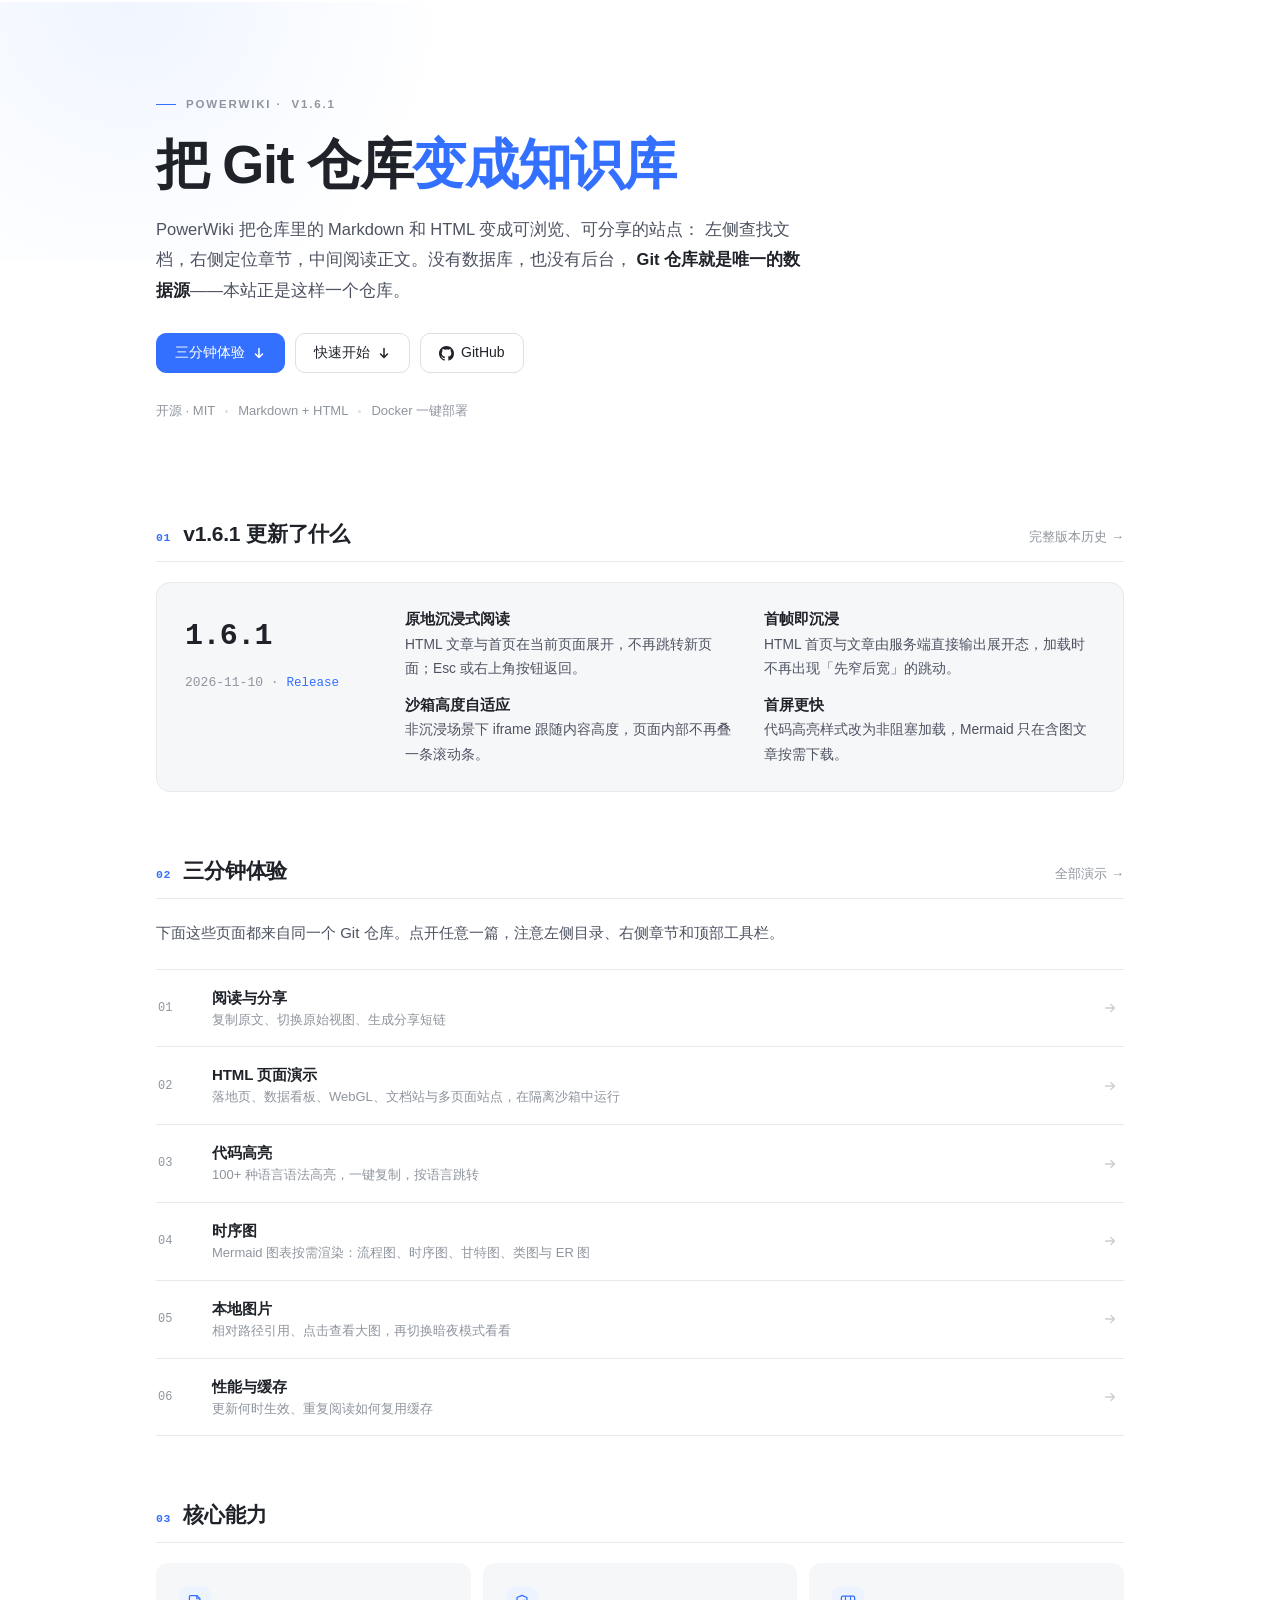
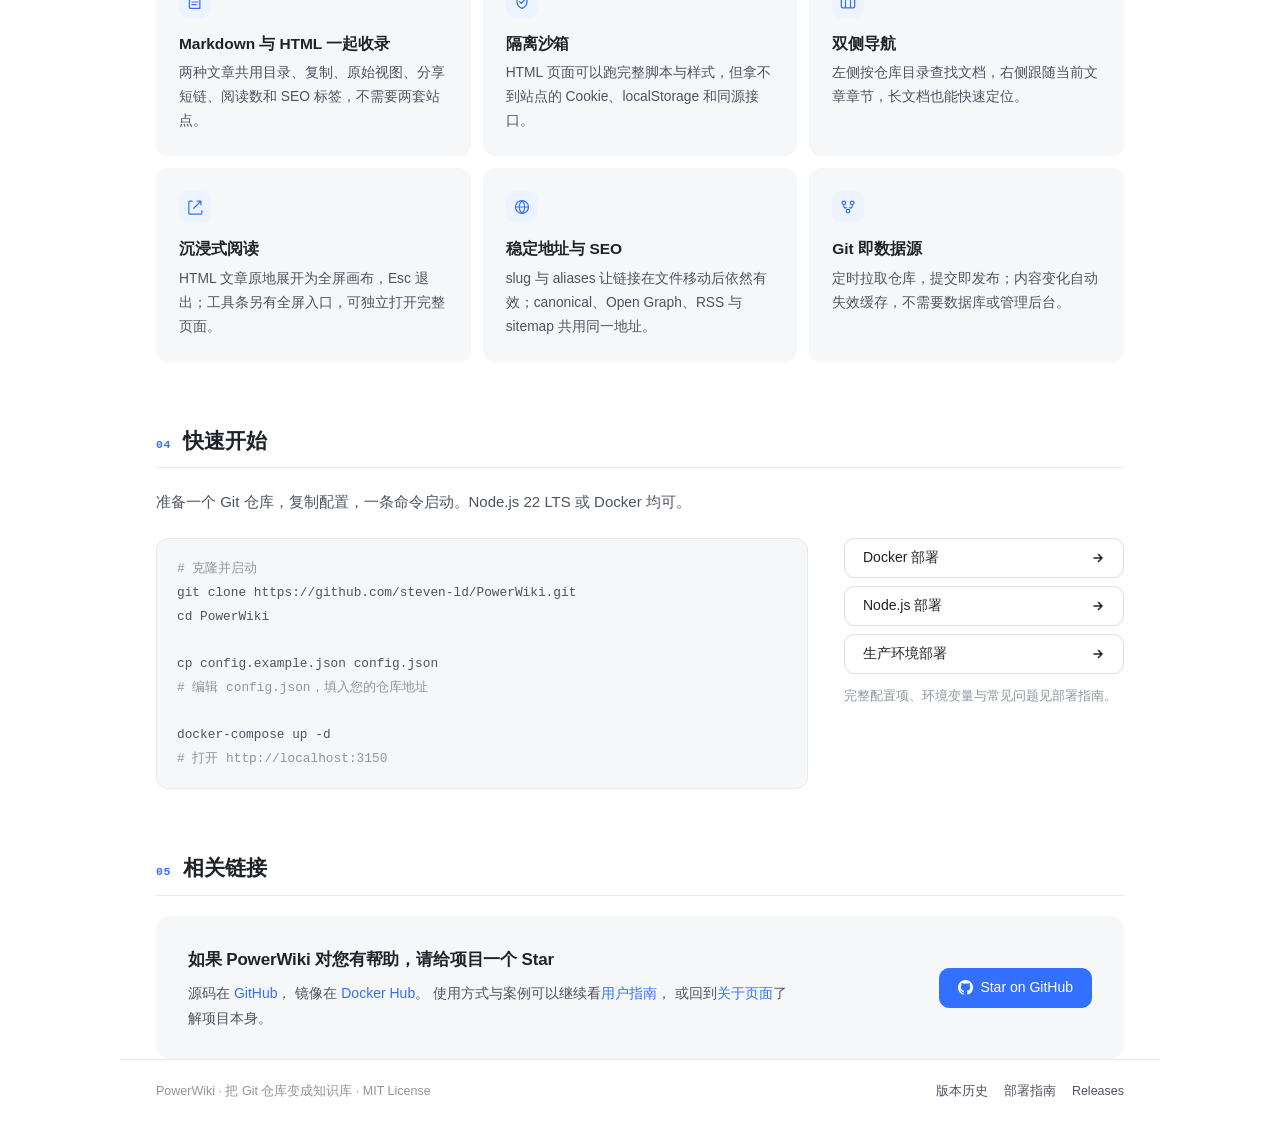
==== README.html @ f7f0b921 "feat: HTML homepage and v1.6.1 version refresh - Add README.html as the demo homepage: immersive-fri" ====
<!doctype html>
<html lang="zh-CN">
<head>
<meta charset="utf-8">
<meta name="viewport" content="width=device-width, initial-scale=1">
<meta name="powerwiki-render" content="sandbox">
<meta name="color-scheme" content="light dark">
<title>PowerWiki · 把 Git 仓库变成知识库</title>
<meta name="description" content="PowerWiki 把 Git 仓库里的 Markdown 与 HTML 变成可浏览、可分享的知识库：双侧导航、隔离沙箱、稳定地址与 SEO、沉浸式阅读。本站即演示。">
<meta name="keywords" content="PowerWiki,Git 知识库,Markdown,HTML,静态站点,文档站点,Docker 部署">
<script>
  (function () {
    try {
      var dark = window.matchMedia && window.matchMedia('(prefers-color-scheme: dark)').matches;
      document.documentElement.setAttribute('data-theme', dark ? 'dark' : 'light');
    } catch (e) {
      document.documentElement.setAttribute('data-theme', 'light');
    }
    // 只有支持观察器且不排斥动画时才隐藏待入场元素；脚本失效时内容依然可见
    try {
      var calm = window.matchMedia && window.matchMedia('(prefers-reduced-motion: reduce)').matches;
      if ('IntersectionObserver' in window && !calm) {
        document.documentElement.classList.add('reveal-ready');
      }
    } catch (e) {}
  })();
</script>
<style>
  :root {
    /* 与 Wiki 站点同一套底色，沙箱页面嵌进去不留色块边界 */
    --bg: #ffffff;
    --tile: #f6f7f9;
    --tile-hover: #f0f2f5;
    --ink: #1f2329;
    --ink-2: #4e5361;
    --ink-3: #8f959e;
    --line: #e8e9eb;
    --line-2: #dcdfe3;
    --accent: #3370ff;
    --accent-2: #6a9bff;
    --accent-soft: #eef4ff;
    --accent-line: rgba(51, 112, 255, .4);
    --radius: 12px;
    --ease: cubic-bezier(.2, .75, .25, 1);
    --mono: "SF Mono", ui-monospace, Menlo, Consolas, "Liberation Mono", monospace;
  }

  html[data-theme="dark"] {
    --bg: #0a0a0a;
    --tile: #141414;
    --tile-hover: #191919;
    --ink: #e8eaed;
    --ink-2: #b0b4bb;
    --ink-3: #8f959e;
    --line: #232323;
    --line-2: #2e2e2e;
    --accent: #5a8fff;
    --accent-2: #8fb6ff;
    --accent-soft: rgba(51, 112, 255, .14);
    --accent-line: rgba(90, 143, 255, .45);
  }

  * { box-sizing: border-box; }

  html {
    -webkit-text-size-adjust: 100%;
    scroll-behavior: smooth;
    /* 外层沉浸容器已经在滚动，页面内部再出现一条滚动条会重复；保留滚动行为，只隐藏轨道 */
    scrollbar-width: none;
    -ms-overflow-style: none;
  }
  html::-webkit-scrollbar { width: 0; height: 0; }

  body {
    margin: 0;
    background: var(--bg);
    color: var(--ink);
    font-family: -apple-system, BlinkMacSystemFont, "Segoe UI", "PingFang SC",
                 "Hiragino Sans GB", "Microsoft YaHei", "Source Han Sans SC", sans-serif;
    font-size: 15.5px;
    line-height: 1.85;
    font-feature-settings: "tnum" 1;
    -webkit-font-smoothing: antialiased;
    -moz-osx-font-smoothing: grayscale;
  }

  ::selection { background: var(--accent-soft); color: var(--ink); }

  a { color: var(--accent); text-decoration: none; }

  .wrap {
    width: 100%;
    max-width: 1040px;
    margin: 0 auto;
    /* 只控制左右留白；纵向节奏交给各区块自己，避免覆盖 section 的间距 */
    padding-left: clamp(20px, 4vw, 36px);
    padding-right: clamp(20px, 4vw, 36px);
  }

  /* ---------- 阅读进度 ---------- */
  .progress {
    position: sticky;
    top: 0;
    z-index: 40;
    height: 2px;
    background: transparent;
  }
  .progress span {
    display: block;
    width: 0;
    height: 100%;
    background: var(--accent);
    transition: width .08s linear;
  }

  /* ---------- 首屏 ---------- */
  .hero {
    position: relative;
    overflow: hidden;
    padding: clamp(48px, 7vw, 84px) 0 clamp(20px, 3vw, 32px);
  }
  .hero::before {
    content: "";
    position: absolute;
    inset: -40% auto auto -10%;
    width: min(640px, 80vw);
    height: min(440px, 60vw);
    background: radial-gradient(circle at 40% 40%, var(--accent-soft), transparent 68%);
    opacity: .9;
    pointer-events: none;
  }
  html[data-theme="dark"] .hero::before { opacity: .45; }

  .hero .wrap { position: relative; z-index: 1; }

  .eyebrow {
    display: inline-flex;
    align-items: center;
    gap: 10px;
    margin: 0 0 18px;
    font-size: 11.5px;
    font-weight: 600;
    letter-spacing: .16em;
    text-transform: uppercase;
    color: var(--ink-3);
  }
  .eyebrow::before {
    content: "";
    width: 20px;
    height: 1px;
    background: var(--accent);
  }
  .eyebrow a { color: var(--ink-3); transition: color .2s; }
  .eyebrow a:hover { color: var(--accent); }

  h1 {
    max-width: 17em;
    margin: 0 0 18px;
    font-size: clamp(34px, 5.6vw, 54px);
    font-weight: 700;
    line-height: 1.16;
    letter-spacing: -.025em;
    text-wrap: balance;
  }
  h1 .accent { color: var(--accent); }

  .deck {
    max-width: 660px;
    margin: 0 0 28px;
    font-size: 16.5px;
    line-height: 1.85;
    color: var(--ink-2);
  }
  .deck strong { color: var(--ink); font-weight: 600; }

  .hero-actions {
    display: flex;
    flex-wrap: wrap;
    gap: 10px;
    margin-bottom: 26px;
  }

  .btn {
    display: inline-flex;
    align-items: center;
    gap: 7px;
    height: 40px;
    padding: 0 18px;
    border: 1px solid var(--line-2);
    border-radius: 10px;
    background: transparent;
    color: var(--ink);
    font-size: 14px;
    font-weight: 500;
    transition: border-color .2s, background-color .2s, color .2s;
  }
  .btn svg { transition: transform .2s var(--ease); }
  .btn:hover {
    border-color: var(--accent-line);
    background: var(--accent-soft);
    color: var(--accent);
  }
  .btn:hover svg { transform: translateY(2px); }
  .btn-primary {
    background: var(--accent);
    border-color: var(--accent);
    color: #fff;
  }
  .btn-primary:hover {
    background: #245bdb;
    border-color: #245bdb;
    color: #fff;
  }
  html[data-theme="dark"] .btn-primary:hover {
    background: #4a7ef0;
    border-color: #4a7ef0;
  }

  .hero-meta {
    display: flex;
    flex-wrap: wrap;
    align-items: center;
    gap: 0;
    margin: 0;
    padding: 0;
    list-style: none;
    font-size: 13px;
    color: var(--ink-3);
  }
  .hero-meta li { display: inline-flex; align-items: center; }
  .hero-meta li + li::before {
    content: "";
    width: 3px;
    height: 3px;
    margin: 0 10px;
    border-radius: 50%;
    background: var(--line-2);
  }

  /* ---------- 分节 ---------- */
  section { padding: clamp(40px, 5.5vw, 64px) 0 0; }

  .sec-head {
    display: flex;
    align-items: baseline;
    gap: 12px;
    margin: 0 0 20px;
    padding-bottom: 12px;
    border-bottom: 1px solid var(--line);
  }
  .sec-head .idx {
    font-family: var(--mono);
    font-size: 11.5px;
    font-weight: 600;
    letter-spacing: .06em;
    color: var(--accent);
  }
  .sec-head h2 {
    margin: 0;
    font-size: clamp(19px, 2.2vw, 21px);
    font-weight: 600;
    letter-spacing: -.01em;
    line-height: 1.4;
  }
  .sec-head .more {
    margin-left: auto;
    font-size: 13px;
    color: var(--ink-3);
    transition: color .2s;
  }
  .sec-head .more:hover { color: var(--accent); }

  .lead {
    max-width: 700px;
    margin: 0 0 22px;
    font-size: 15px;
    color: var(--ink-2);
  }

  /* ---------- 更新卡片 ---------- */
  .release {
    display: grid;
    grid-template-columns: 180px minmax(0, 1fr);
    gap: clamp(18px, 4vw, 40px);
    padding: 24px clamp(20px, 3vw, 28px);
    border: 1px solid var(--line);
    border-radius: 14px;
    background: var(--tile);
  }
  .release .ver {
    font-family: var(--mono);
    font-size: 13px;
    color: var(--ink-3);
  }
  .release .ver strong {
    display: block;
    margin: 2px 0 6px;
    font-family: inherit;
    font-size: 30px;
    font-weight: 700;
    letter-spacing: -.02em;
    color: var(--ink);
  }
  .release .ver a { font-size: 12.5px; }
  .release ul {
    margin: 0;
    padding: 0;
    list-style: none;
    display: grid;
    grid-template-columns: repeat(2, minmax(0, 1fr));
    gap: 12px 28px;
  }
  .release li {
    font-size: 13.8px;
    line-height: 1.75;
    color: var(--ink-2);
  }
  .release li b {
    display: block;
    font-size: 14.5px;
    font-weight: 600;
    color: var(--ink);
  }

  /* ---------- 重点演示 ---------- */
  .picks {
    margin: 0;
    padding: 0;
    list-style: none;
    border-top: 1px solid var(--line);
  }
  .picks li { border-bottom: 1px solid var(--line); }

  .pick {
    display: grid;
    grid-template-columns: 40px minmax(0, 1fr) 20px;
    align-items: center;
    gap: 14px;
    padding: 16px 2px;
    color: inherit;
    transition: padding-left .22s var(--ease);
  }
  .pick:hover { padding-left: 10px; }

  .pick .no {
    font-family: var(--mono);
    font-size: 12px;
    color: var(--ink-3);
    transition: color .2s;
  }
  .pick:hover .no { color: var(--accent); }

  .pick .body { min-width: 0; }
  .pick .t {
    display: block;
    font-size: 15px;
    font-weight: 600;
    letter-spacing: -.005em;
    line-height: 1.6;
    transition: color .2s;
  }
  .pick:hover .t { color: var(--accent); }
  .pick .d {
    display: block;
    font-size: 13px;
    color: var(--ink-3);
    line-height: 1.6;
  }

  .pick .arrow {
    display: flex;
    color: var(--ink-3);
    opacity: .45;
    transition: opacity .2s, color .2s, transform .22s var(--ease);
  }
  .pick:hover .arrow {
    opacity: 1;
    color: var(--accent);
    transform: translateX(2px);
  }

  /* ---------- 能力卡片 ---------- */
  .cards {
    display: grid;
    grid-template-columns: repeat(3, minmax(0, 1fr));
    gap: 12px;
  }

  .card {
    padding: 22px;
    border: 1px solid transparent;
    border-radius: var(--radius);
    background: var(--tile);
    transition: background-color .2s, border-color .2s;
  }
  .card:hover {
    background: var(--tile-hover);
    border-color: var(--line);
  }

  .icon {
    display: flex;
    align-items: center;
    justify-content: center;
    width: 32px;
    height: 32px;
    margin-bottom: 14px;
    border-radius: 9px;
    background: var(--accent-soft);
    color: var(--accent);
  }

  .card h3 {
    margin: 0 0 6px;
    font-size: 15.5px;
    font-weight: 600;
    letter-spacing: -.005em;
    line-height: 1.5;
  }
  .card p {
    margin: 0;
    font-size: 13.8px;
    line-height: 1.75;
    color: var(--ink-2);
  }

  /* ---------- 快速开始 ---------- */
  .start {
    display: grid;
    grid-template-columns: minmax(0, 1fr) 280px;
    gap: clamp(18px, 4vw, 36px);
    align-items: start;
  }

  .code {
    position: relative;
    margin: 0;
    padding: 18px 20px;
    border: 1px solid var(--line);
    border-radius: var(--radius);
    background: var(--tile);
    overflow-x: auto;
    font-family: var(--mono);
    font-size: 12.8px;
    line-height: 1.85;
    color: var(--ink-2);
    -webkit-overflow-scrolling: touch;
  }
  .code .c { color: var(--ink-3); }

  .start-links {
    display: flex;
    flex-direction: column;
    gap: 8px;
  }
  .start-links .btn { width: 100%; justify-content: space-between; }
  .start-links .btn:hover svg { transform: translateX(2px); }
  .start-links .note {
    margin: 4px 0 0;
    font-size: 12.5px;
    line-height: 1.7;
    color: var(--ink-3);
  }

  /* ---------- 相关链接 ---------- */
  .cta {
    display: flex;
    flex-wrap: wrap;
    align-items: center;
    justify-content: space-between;
    gap: 20px;
    margin-top: 4px;
    padding: 28px clamp(22px, 4vw, 32px);
    border-radius: 14px;
    background: var(--tile);
  }
  .cta h3 {
    margin: 0 0 6px;
    font-size: 17px;
    font-weight: 600;
    letter-spacing: -.01em;
  }
  .cta p {
    max-width: 600px;
    margin: 0;
    font-size: 14px;
    line-height: 1.8;
    color: var(--ink-2);
  }
  .cta p a { color: var(--accent); }

  /* ---------- 页脚 ---------- */
  footer {
    display: flex;
    flex-wrap: wrap;
    align-items: center;
    justify-content: space-between;
    gap: 8px 20px;
    margin-top: clamp(44px, 6vw, 72px);
    padding: 20px 0 28px;
    border-top: 1px solid var(--line);
    font-size: 12.5px;
    color: var(--ink-3);
  }
  footer a { color: var(--ink-2); transition: color .2s; }
  footer a:hover { color: var(--accent); }
  footer .links { display: flex; flex-wrap: wrap; gap: 16px; }

  /* ---------- 动效 ---------- */
  .reveal-ready [data-reveal] {
    opacity: 0;
    transform: translateY(14px);
    transition: opacity .6s ease, transform .6s var(--ease);
    transition-delay: calc(var(--i, 0) * 55ms);
  }
  .reveal-ready [data-reveal].is-in {
    opacity: 1;
    transform: none;
  }

  @media (prefers-reduced-motion: reduce) {
    html { scroll-behavior: auto; }
    *, *::before, *::after {
      animation-duration: .001ms !important;
      animation-iteration-count: 1 !important;
      transition-duration: .001ms !important;
    }
    .reveal-ready [data-reveal] { opacity: 1; transform: none; }
  }

  @media (max-width: 900px) {
    .cards { grid-template-columns: repeat(2, minmax(0, 1fr)); }
    .start { grid-template-columns: 1fr; }
    .start-links { flex-direction: row; flex-wrap: wrap; }
    .start-links .btn { width: auto; }
    .start-links .note { width: 100%; }
  }

  @media (max-width: 680px) {
    .release { grid-template-columns: 1fr; }
    .release ul { grid-template-columns: 1fr; }
    .cards { grid-template-columns: 1fr; }
  }

  @media (max-width: 640px) {
    .hero { padding-top: 36px; }
    .pick { grid-template-columns: 30px minmax(0, 1fr) 18px; gap: 12px; }
    .pick:hover { padding-left: 2px; }
    .cta { align-items: flex-start; }
    footer { flex-direction: column; align-items: flex-start; }
  }
</style>
</head>
<body>

<div class="progress" aria-hidden="true"><span id="progressBar"></span></div>

<header class="hero">
  <div class="wrap">
    <p class="eyebrow" data-reveal style="--i:0">
      PowerWiki ·
      <a href="https://github.com/steven-ld/PowerWiki/releases/tag/v1.6.1" target="_blank" rel="noopener noreferrer">v1.6.1</a>
    </p>
    <h1 data-reveal style="--i:1">把 Git 仓库<span class="accent">变成知识库</span></h1>
    <p class="deck" data-reveal style="--i:2">
      PowerWiki 把仓库里的 Markdown 和 HTML 变成可浏览、可分享的站点：
      左侧查找文档，右侧定位章节，中间阅读正文。没有数据库，也没有后台，
      <strong>Git 仓库就是唯一的数据源</strong>——本站正是这样一个仓库。
    </p>
    <div class="hero-actions" data-reveal style="--i:3">
      <a class="btn btn-primary" href="#demo">
        三分钟体验
        <svg width="14" height="14" viewBox="0 0 14 14" fill="none" aria-hidden="true">
          <path d="M7 2.5v9M3.5 8 7 11.5 10.5 8" stroke="currentColor" stroke-width="1.5" stroke-linecap="round" stroke-linejoin="round"/>
        </svg>
      </a>
      <a class="btn" href="#start">
        快速开始
        <svg width="14" height="14" viewBox="0 0 14 14" fill="none" aria-hidden="true">
          <path d="M7 2.5v9M3.5 8 7 11.5 10.5 8" stroke="currentColor" stroke-width="1.5" stroke-linecap="round" stroke-linejoin="round"/>
        </svg>
      </a>
      <a class="btn" href="https://github.com/steven-ld/PowerWiki" target="_blank" rel="noopener noreferrer">
        <svg width="15" height="15" viewBox="0 0 16 16" fill="currentColor" aria-hidden="true">
          <path d="M8 0C3.58 0 0 3.58 0 8c0 3.54 2.29 6.53 5.47 7.59.4.07.55-.17.55-.38 0-.19-.01-.82-.01-1.49-2.01.37-2.53-.49-2.69-.94-.09-.23-.48-.94-.82-1.13-.28-.15-.68-.52-.01-.53.63-.01 1.08.58 1.23.82.72 1.21 1.87.87 2.33.66.07-.52.28-.87.51-1.07-1.78-.2-3.64-.89-3.64-3.95 0-.87.31-1.59.82-2.15-.08-.2-.36-1.02.08-2.12 0 0 .67-.21 2.2.82a7.4 7.4 0 0 1 2-.27c.68 0 1.36.09 2 .27 1.53-1.04 2.2-.82 2.2-.82.44 1.1.16 1.92.08 2.12.51.56.82 1.27.82 2.15 0 3.07-1.87 3.75-3.65 3.95.29.25.54.73.54 1.48 0 1.07-.01 1.93-.01 2.2 0 .21.15.46.55.38A8.01 8.01 0 0 0 16 8c0-4.42-3.58-8-8-8Z"/>
        </svg>
        GitHub
      </a>
    </div>
    <ul class="hero-meta" data-reveal style="--i:4">
      <li>开源 · MIT</li>
      <li>Markdown + HTML</li>
      <li>Docker 一键部署</li>
    </ul>
  </div>
</header>

<main>
  <section class="wrap" id="release">
    <div class="sec-head" data-reveal>
      <span class="idx">01</span>
      <h2>v1.6.1 更新了什么</h2>
      <a class="more" href="/post/版本历史.md" target="_top">完整版本历史 →</a>
    </div>
    <div class="release" data-reveal style="--i:1">
      <div class="ver">
        <strong>1.6.1</strong>
        2026-11-10 ·
        <a href="https://github.com/steven-ld/PowerWiki/releases/tag/v1.6.1" target="_blank" rel="noopener noreferrer">Release</a>
      </div>
      <ul>
        <li>
          <b>原地沉浸式阅读</b>
          HTML 文章与首页在当前页面展开，不再跳转新页面；Esc 或右上角按钮返回。
        </li>
        <li>
          <b>首帧即沉浸</b>
          HTML 首页与文章由服务端直接输出展开态，加载时不再出现「先窄后宽」的跳动。
        </li>
        <li>
          <b>沙箱高度自适应</b>
          非沉浸场景下 iframe 跟随内容高度，页面内部不再叠一条滚动条。
        </li>
        <li>
          <b>首屏更快</b>
          代码高亮样式改为非阻塞加载，Mermaid 只在含图文章按需下载。
        </li>
      </ul>
    </div>
  </section>

  <section class="wrap" id="demo">
    <div class="sec-head" data-reveal>
      <span class="idx">02</span>
      <h2>三分钟体验</h2>
      <a class="more" href="/post/01-功能演示/README.md" target="_top">全部演示 →</a>
    </div>
    <p class="lead" data-reveal style="--i:1">
      下面这些页面都来自同一个 Git 仓库。点开任意一篇，注意左侧目录、右侧章节和顶部工具栏。
    </p>
    <ol class="picks">
      <li data-reveal style="--i:0">
        <a class="pick" href="/post/01-功能演示/阅读与分享.md" target="_top">
          <span class="no">01</span>
          <span class="body">
            <span class="t">阅读与分享</span>
            <span class="d">复制原文、切换原始视图、生成分享短链</span>
          </span>
          <span class="arrow">
            <svg width="16" height="16" viewBox="0 0 18 18" fill="none" aria-hidden="true">
              <path d="M4 9h10M10 5l4 4-4 4" stroke="currentColor" stroke-width="1.5" stroke-linecap="round" stroke-linejoin="round"/>
            </svg>
          </span>
        </a>
      </li>
      <li data-reveal style="--i:1">
        <a class="pick" href="/post/01-功能演示/HTML页面演示/README.md" target="_top">
          <span class="no">02</span>
          <span class="body">
            <span class="t">HTML 页面演示</span>
            <span class="d">落地页、数据看板、WebGL、文档站与多页面站点，在隔离沙箱中运行</span>
          </span>
          <span class="arrow">
            <svg width="16" height="16" viewBox="0 0 18 18" fill="none" aria-hidden="true">
              <path d="M4 9h10M10 5l4 4-4 4" stroke="currentColor" stroke-width="1.5" stroke-linecap="round" stroke-linejoin="round"/>
            </svg>
          </span>
        </a>
      </li>
      <li data-reveal style="--i:2">
        <a class="pick" href="/post/01-功能演示/代码高亮演示.md" target="_top">
          <span class="no">03</span>
          <span class="body">
            <span class="t">代码高亮</span>
            <span class="d">100+ 种语言语法高亮，一键复制，按语言跳转</span>
          </span>
          <span class="arrow">
            <svg width="16" height="16" viewBox="0 0 18 18" fill="none" aria-hidden="true">
              <path d="M4 9h10M10 5l4 4-4 4" stroke="currentColor" stroke-width="1.5" stroke-linecap="round" stroke-linejoin="round"/>
            </svg>
          </span>
        </a>
      </li>
      <li data-reveal style="--i:3">
        <a class="pick" href="/post/01-功能演示/图表演示/时序图演示.md" target="_top">
          <span class="no">04</span>
          <span class="body">
            <span class="t">时序图</span>
            <span class="d">Mermaid 图表按需渲染：流程图、时序图、甘特图、类图与 ER 图</span>
          </span>
          <span class="arrow">
            <svg width="16" height="16" viewBox="0 0 18 18" fill="none" aria-hidden="true">
              <path d="M4 9h10M10 5l4 4-4 4" stroke="currentColor" stroke-width="1.5" stroke-linecap="round" stroke-linejoin="round"/>
            </svg>
          </span>
        </a>
      </li>
      <li data-reveal style="--i:4">
        <a class="pick" href="/post/01-功能演示/本地图片演示.md" target="_top">
          <span class="no">05</span>
          <span class="body">
            <span class="t">本地图片</span>
            <span class="d">相对路径引用、点击查看大图，再切换暗夜模式看看</span>
          </span>
          <span class="arrow">
            <svg width="16" height="16" viewBox="0 0 18 18" fill="none" aria-hidden="true">
              <path d="M4 9h10M10 5l4 4-4 4" stroke="currentColor" stroke-width="1.5" stroke-linecap="round" stroke-linejoin="round"/>
            </svg>
          </span>
        </a>
      </li>
      <li data-reveal style="--i:5">
        <a class="pick" href="/post/02-核心功能/性能与缓存.md" target="_top">
          <span class="no">06</span>
          <span class="body">
            <span class="t">性能与缓存</span>
            <span class="d">更新何时生效、重复阅读如何复用缓存</span>
          </span>
          <span class="arrow">
            <svg width="16" height="16" viewBox="0 0 18 18" fill="none" aria-hidden="true">
              <path d="M4 9h10M10 5l4 4-4 4" stroke="currentColor" stroke-width="1.5" stroke-linecap="round" stroke-linejoin="round"/>
            </svg>
          </span>
        </a>
      </li>
    </ol>
  </section>

  <section class="wrap" id="features">
    <div class="sec-head" data-reveal>
      <span class="idx">03</span>
      <h2>核心能力</h2>
    </div>
    <div class="cards">
      <article class="card" data-reveal style="--i:0">
        <div class="icon">
          <svg width="18" height="18" viewBox="0 0 20 20" fill="none" aria-hidden="true">
            <path d="M5 2.8h7l3.4 3.4v11H5a1.2 1.2 0 0 1-1.2-1.2V4a1.2 1.2 0 0 1 1.2-1.2Z" stroke="currentColor" stroke-width="1.4" stroke-linejoin="round"/>
            <path d="M12 2.8v3.6h3.4M6.6 10h6.8M6.6 13h4.8" stroke="currentColor" stroke-width="1.3" stroke-linecap="round" stroke-linejoin="round"/>
          </svg>
        </div>
        <h3>Markdown 与 HTML 一起收录</h3>
        <p>两种文章共用目录、复制、原始视图、分享短链、阅读数和 SEO 标签，不需要两套站点。</p>
      </article>
      <article class="card" data-reveal style="--i:1">
        <div class="icon">
          <svg width="18" height="18" viewBox="0 0 20 20" fill="none" aria-hidden="true">
            <path d="M10 2.6 15.5 5v5c0 3.2-2.2 5.7-5.5 7-3.3-1.3-5.5-3.8-5.5-7V5L10 2.6Z" stroke="currentColor" stroke-width="1.4" stroke-linejoin="round"/>
            <path d="m7.4 9.7 1.8 1.8 3.4-3.4" stroke="currentColor" stroke-width="1.4" stroke-linecap="round" stroke-linejoin="round"/>
          </svg>
        </div>
        <h3>隔离沙箱</h3>
        <p>HTML 页面可以跑完整脚本与样式，但拿不到站点的 Cookie、localStorage 和同源接口。</p>
      </article>
      <article class="card" data-reveal style="--i:2">
        <div class="icon">
          <svg width="18" height="18" viewBox="0 0 20 20" fill="none" aria-hidden="true">
            <rect x="2.6" y="3.4" width="14.8" height="13.2" rx="1.8" stroke="currentColor" stroke-width="1.4"/>
            <path d="M7.2 3.4v13.2M12.8 3.4v13.2" stroke="currentColor" stroke-width="1.3"/>
          </svg>
        </div>
        <h3>双侧导航</h3>
        <p>左侧按仓库目录查找文档，右侧跟随当前文章章节，长文档也能快速定位。</p>
      </article>
      <article class="card" data-reveal style="--i:3">
        <div class="icon">
          <svg width="18" height="18" viewBox="0 0 20 20" fill="none" aria-hidden="true">
            <path d="M7 3.4H4.4a1.2 1.2 0 0 0-1.2 1.2v12a1.2 1.2 0 0 0 1.2 1.2h12a1.2 1.2 0 0 0 1.2-1.2v-2.6M12.4 3.4h4.2v4.2M8.6 11.4l7.6-7.6" stroke="currentColor" stroke-width="1.4" stroke-linecap="round" stroke-linejoin="round"/>
          </svg>
        </div>
        <h3>沉浸式阅读</h3>
        <p>HTML 文章原地展开为全屏画布，Esc 退出；工具条另有全屏入口，可独立打开完整页面。</p>
      </article>
      <article class="card" data-reveal style="--i:4">
        <div class="icon">
          <svg width="18" height="18" viewBox="0 0 20 20" fill="none" aria-hidden="true">
            <circle cx="10" cy="10" r="7.2" stroke="currentColor" stroke-width="1.4"/>
            <path d="M2.8 10h14.4M10 2.8c2 2 3.1 4.6 3.1 7.2S12 15.2 10 17.2C8 15.2 6.9 12.6 6.9 10S8 4.8 10 2.8Z" stroke="currentColor" stroke-width="1.3"/>
          </svg>
        </div>
        <h3>稳定地址与 SEO</h3>
        <p>slug 与 aliases 让链接在文件移动后依然有效；canonical、Open Graph、RSS 与 sitemap 共用同一地址。</p>
      </article>
      <article class="card" data-reveal style="--i:5">
        <div class="icon">
          <svg width="18" height="18" viewBox="0 0 20 20" fill="none" aria-hidden="true">
            <circle cx="5.4" cy="5.4" r="2" stroke="currentColor" stroke-width="1.4"/>
            <circle cx="14.6" cy="5.4" r="2" stroke="currentColor" stroke-width="1.4"/>
            <circle cx="10" cy="14.6" r="2" stroke="currentColor" stroke-width="1.4"/>
            <path d="M5.4 7.4v1.4c0 1.2 1 2.2 2.2 2.2h.9M14.6 7.4v1.4c0 1.2-1 2.2-2.2 2.2h-.9" stroke="currentColor" stroke-width="1.3" stroke-linecap="round"/>
          </svg>
        </div>
        <h3>Git 即数据源</h3>
        <p>定时拉取仓库，提交即发布；内容变化自动失效缓存，不需要数据库或管理后台。</p>
      </article>
    </div>
  </section>

  <section class="wrap" id="start">
    <div class="sec-head" data-reveal>
      <span class="idx">04</span>
      <h2>快速开始</h2>
    </div>
    <p class="lead" data-reveal style="--i:1">准备一个 Git 仓库，复制配置，一条命令启动。Node.js 22 LTS 或 Docker 均可。</p>
    <div class="start">
      <pre class="code" data-reveal style="--i:2"><span class="c"># 克隆并启动</span>
git clone https://github.com/steven-ld/PowerWiki.git
cd PowerWiki

cp config.example.json config.json
<span class="c"># 编辑 config.json，填入您的仓库地址</span>

docker-compose up -d
<span class="c"># 打开 http://localhost:3150</span></pre>
      <div class="start-links" data-reveal style="--i:3">
        <a class="btn" href="/post/03-部署指南/Docker部署.md" target="_top">
          Docker 部署
          <svg width="14" height="14" viewBox="0 0 14 14" fill="none" aria-hidden="true">
            <path d="M3 7h8M7.5 3.5 11 7l-3.5 3.5" stroke="currentColor" stroke-width="1.5" stroke-linecap="round" stroke-linejoin="round"/>
          </svg>
        </a>
        <a class="btn" href="/post/03-部署指南/Node.js部署.md" target="_top">
          Node.js 部署
          <svg width="14" height="14" viewBox="0 0 14 14" fill="none" aria-hidden="true">
            <path d="M3 7h8M7.5 3.5 11 7l-3.5 3.5" stroke="currentColor" stroke-width="1.5" stroke-linecap="round" stroke-linejoin="round"/>
          </svg>
        </a>
        <a class="btn" href="/post/03-部署指南/生产环境部署.md" target="_top">
          生产环境部署
          <svg width="14" height="14" viewBox="0 0 14 14" fill="none" aria-hidden="true">
            <path d="M3 7h8M7.5 3.5 11 7l-3.5 3.5" stroke="currentColor" stroke-width="1.5" stroke-linecap="round" stroke-linejoin="round"/>
          </svg>
        </a>
        <p class="note">完整配置项、环境变量与常见问题见部署指南。</p>
      </div>
    </div>
  </section>

  <section class="wrap">
    <div class="sec-head" data-reveal>
      <span class="idx">05</span>
      <h2>相关链接</h2>
    </div>
    <div class="cta" data-reveal style="--i:1">
      <div>
        <h3>如果 PowerWiki 对您有帮助，请给项目一个 Star</h3>
        <p>
          源码在 <a href="https://github.com/steven-ld/PowerWiki" target="_blank" rel="noopener noreferrer">GitHub</a>，
          镜像在 <a href="https://hub.docker.com/r/sayunchuan/powerwiki" target="_blank" rel="noopener noreferrer">Docker Hub</a>。
          使用方式与案例可以继续看<a href="/post/README.md" target="_top">用户指南</a>，
          或回到<a href="/post/ABOUT.md" target="_top">关于页面</a>了解项目本身。
        </p>
      </div>
      <a class="btn btn-primary" href="https://github.com/steven-ld/PowerWiki" target="_blank" rel="noopener noreferrer">
        <svg width="15" height="15" viewBox="0 0 16 16" fill="currentColor" aria-hidden="true">
          <path d="M8 0C3.58 0 0 3.58 0 8c0 3.54 2.29 6.53 5.47 7.59.4.07.55-.17.55-.38 0-.19-.01-.82-.01-1.49-2.01.37-2.53-.49-2.69-.94-.09-.23-.48-.94-.82-1.13-.28-.15-.68-.52-.01-.53.63-.01 1.08.58 1.23.82.72 1.21 1.87.87 2.33.66.07-.52.28-.87.51-1.07-1.78-.2-3.64-.89-3.64-3.95 0-.87.31-1.59.82-2.15-.08-.2-.36-1.02.08-2.12 0 0 .67-.21 2.2.82a7.4 7.4 0 0 1 2-.27c.68 0 1.36.09 2 .27 1.53-1.04 2.2-.82 2.2-.82.44 1.1.16 1.92.08 2.12.51.56.82 1.27.82 2.15 0 3.07-1.87 3.75-3.65 3.95.29.25.54.73.54 1.48 0 1.07-.01 1.93-.01 2.2 0 .21.15.46.55.38A8.01 8.01 0 0 0 16 8c0-4.42-3.58-8-8-8Z"/>
        </svg>
        Star on GitHub
      </a>
    </div>
  </section>

  <footer class="wrap">
    <span>PowerWiki · 把 Git 仓库变成知识库 · MIT License</span>
    <span class="links">
      <a href="/post/版本历史.md" target="_top">版本历史</a>
      <a href="/post/03-部署指南/README.md" target="_top">部署指南</a>
      <a href="https://github.com/steven-ld/PowerWiki/releases" target="_blank" rel="noopener noreferrer">Releases</a>
    </span>
  </footer>
</main>

<script>
// 主题桥：Wiki 通过 postMessage 下发主题与语言；沙箱不共享存储，这是唯一渠道。
(function () {
  var root = document.documentElement;
  var locked = false;

  function apply(theme) { root.setAttribute('data-theme', theme); }

  window.addEventListener('message', function (e) {
    var d = e.data;
    if (!d || d.type !== 'powerwiki:context' || d.version !== 1) return;
    if (d.theme === 'dark' || d.theme === 'light') { locked = true; apply(d.theme); }
  });

  // 主动索要一次，尽量在首屏绘制前拿到主题。
  if (window.parent && window.parent !== window) {
    try { window.parent.postMessage({ type: 'powerwiki:request-context', version: 1 }, '*'); } catch (err) {}
  }

  // 独立打开时跟随系统主题。
  if (window.matchMedia) {
    var mq = window.matchMedia('(prefers-color-scheme: dark)');
    var onSys = function (e) { if (!locked) apply(e.matches ? 'dark' : 'light'); };
    if (mq.addEventListener) mq.addEventListener('change', onSys);
    else if (mq.addListener) mq.addListener(onSys);
  }
})();

// 入场动效：元素进入视口后轻微上浮淡入，同组元素按 --i 依次出现。
(function () {
  var items = document.querySelectorAll('[data-reveal]');
  if (!items.length) return;
  if (!('IntersectionObserver' in window)) return;

  var observer = new IntersectionObserver(function (entries) {
    entries.forEach(function (entry) {
      if (!entry.isIntersecting) return;
      entry.target.classList.add('is-in');
      observer.unobserve(entry.target);
    });
  }, { threshold: 0.12, rootMargin: '0px 0px -8% 0px' });

  Array.prototype.forEach.call(items, function (item) { observer.observe(item); });
})();

// 阅读进度条：只在页面自身滚动时有效（沉浸态下由 iframe 滚动）。
(function () {
  var bar = document.getElementById('progressBar');
  if (!bar) return;
  var ticking = false;

  function update() {
    ticking = false;
    var doc = document.documentElement;
    var max = doc.scrollHeight - window.innerHeight;
    var ratio = max > 0 ? Math.min(Math.max(window.scrollY / max, 0), 1) : 0;
    bar.style.width = (ratio * 100).toFixed(2) + '%';
  }

  window.addEventListener('scroll', function () {
    if (ticking) return;
    ticking = true;
    requestAnimationFrame(update);
  }, { passive: true });

  window.addEventListener('resize', update, { passive: true });
  update();
})();

// 把内容高度告诉宿主：Wiki 在非沉浸态下按内容展开 iframe，避免框内再滚一层。
(function () {
  var last = 0;
  function report() {
    var height = Math.ceil(document.body.getBoundingClientRect().height);
    if (Math.abs(height - last) < 2) return;
    last = height;
    if (window.parent && window.parent !== window) {
      try { window.parent.postMessage({ type: 'powerwiki:resize', version: 1, height: height }, '*'); } catch (err) {}
    }
  }
  window.addEventListener('load', report);
  window.addEventListener('resize', report);
  if (window.ResizeObserver && document.body) new ResizeObserver(report).observe(document.body);
  if (document.readyState !== 'loading') report();
})();
</script>
</body>
</html>
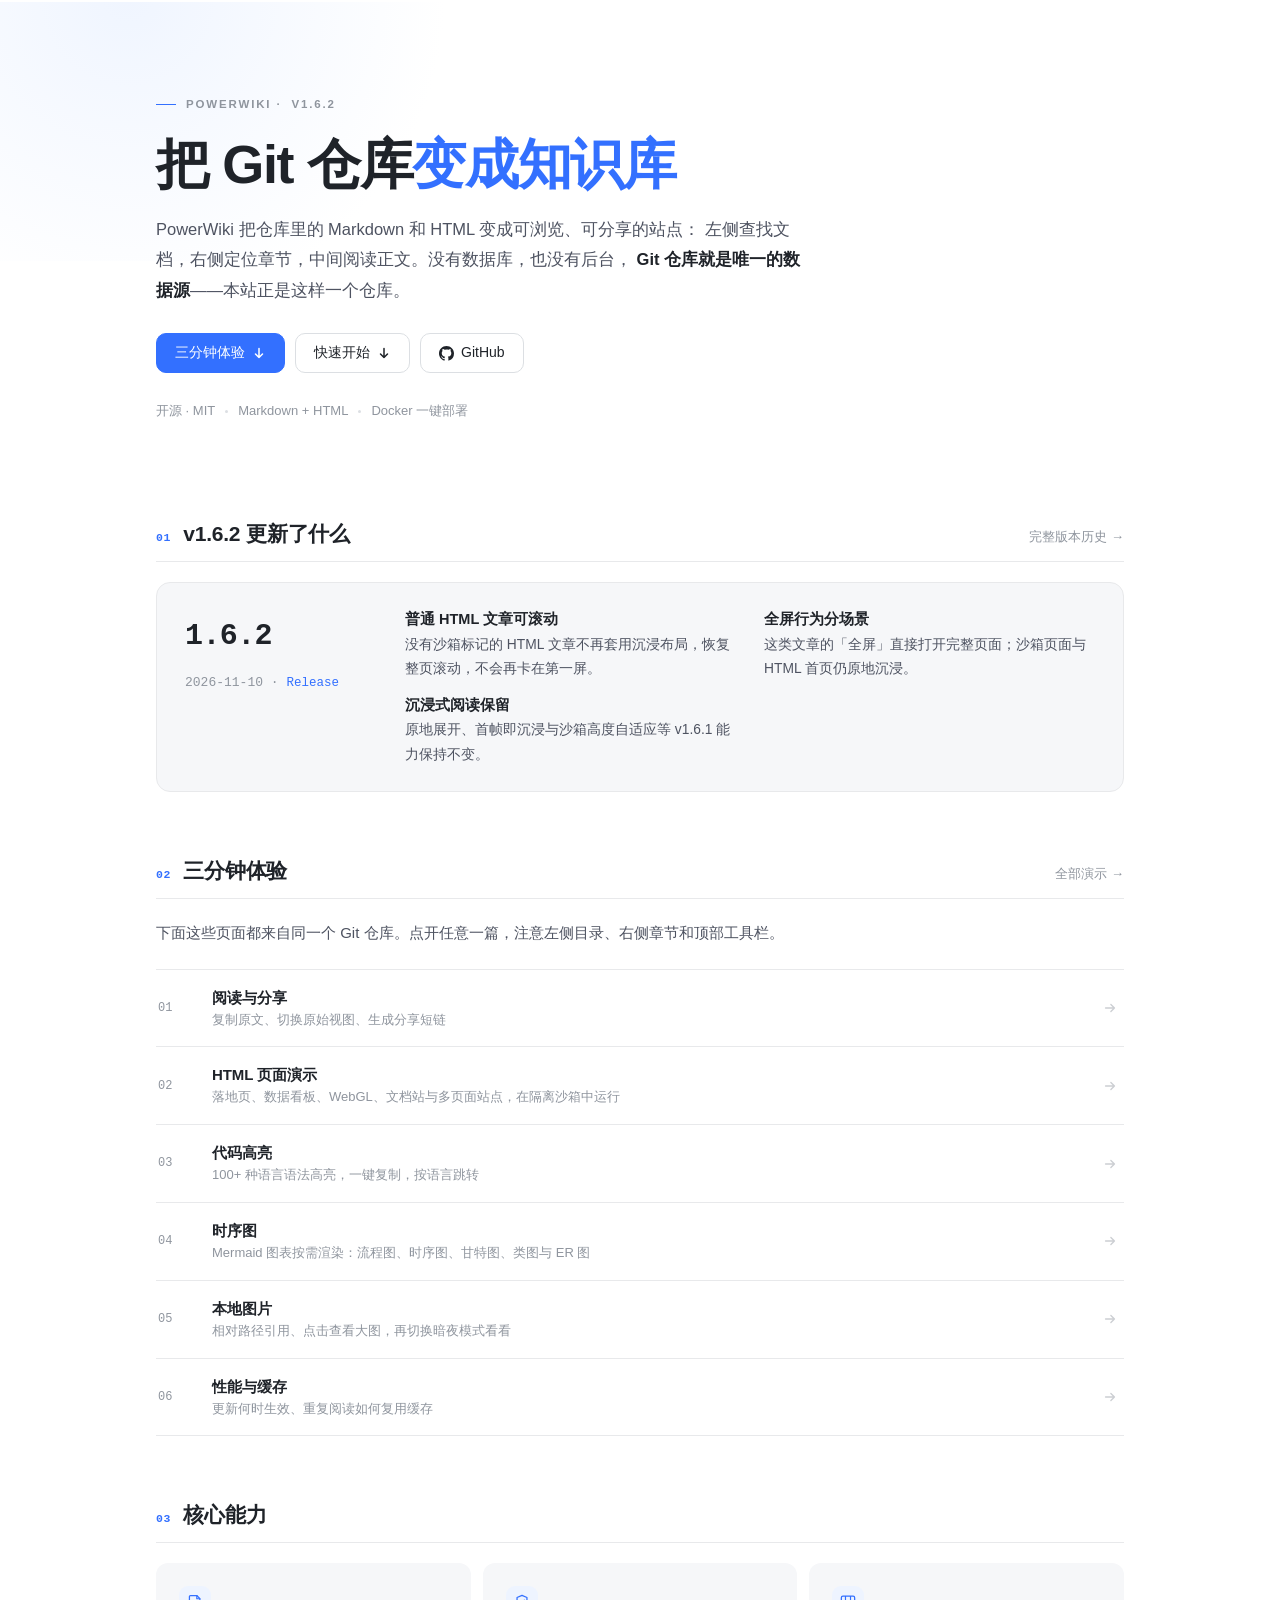
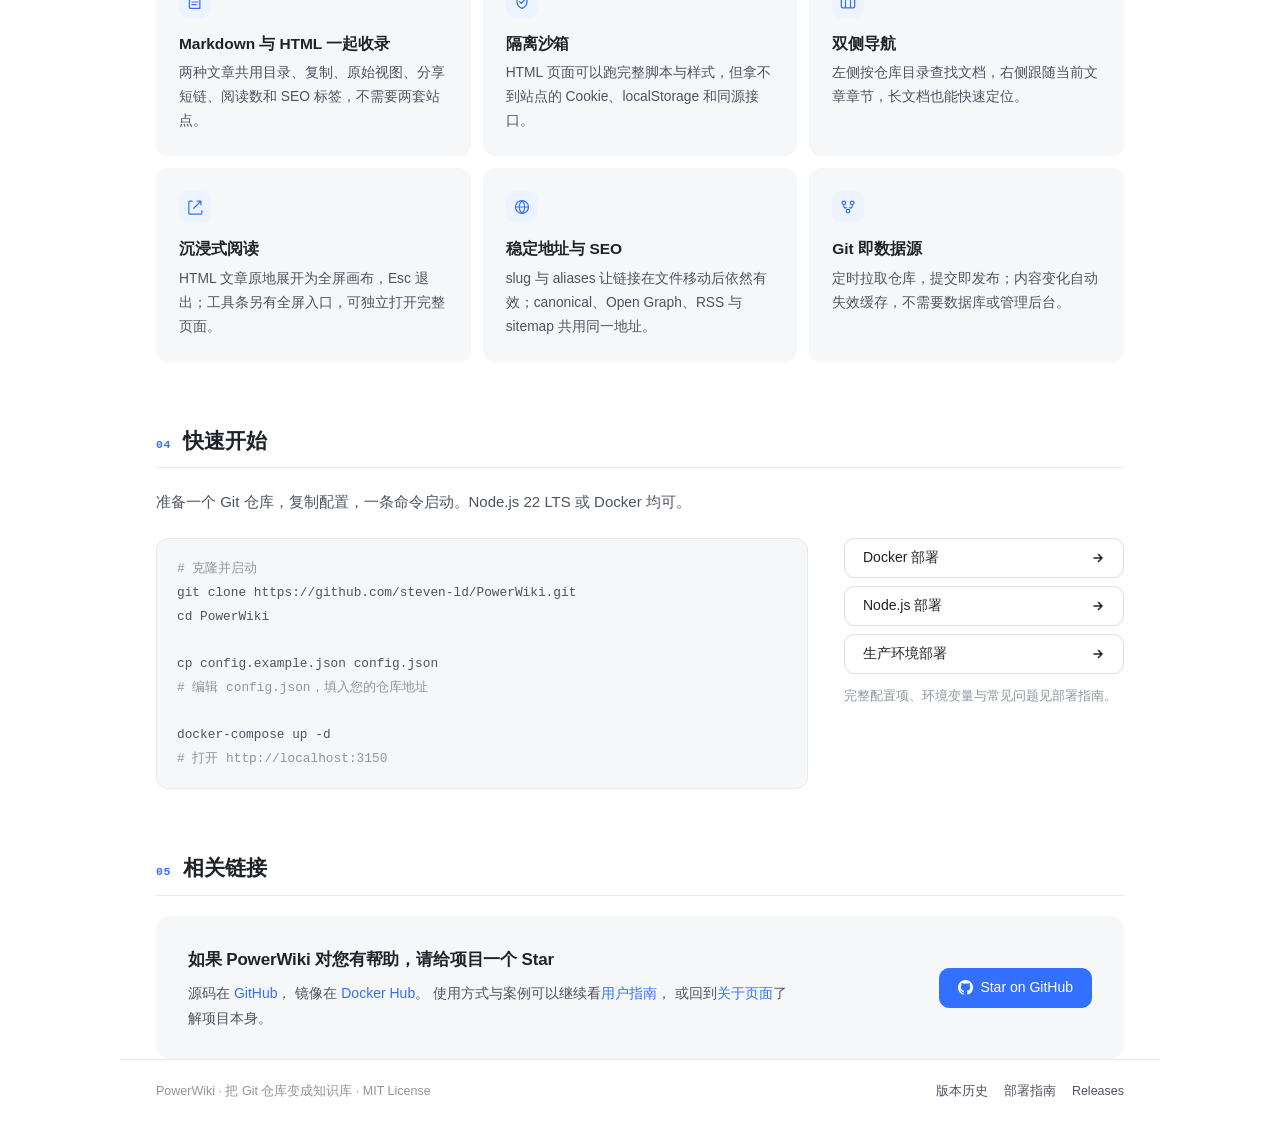
==== commit e9711a70: "docs: refresh demo for PowerWiki v1.6.2 - 首页与用户指南标注 v1.6.2，补充普通 HTML 文章滚动修复说明 - 版本历史新增 v1.6.2 条目（问题修" ====
--- a/README.html
+++ b/README.html
@@ -559,7 +559,7 @@
   <div class="wrap">
     <p class="eyebrow" data-reveal style="--i:0">
       PowerWiki ·
-      <a href="https://github.com/steven-ld/PowerWiki/releases/tag/v1.6.1" target="_blank" rel="noopener noreferrer">v1.6.1</a>
+      <a href="https://github.com/steven-ld/PowerWiki/releases/tag/v1.6.2" target="_blank" rel="noopener noreferrer">v1.6.2</a>
     </p>
     <h1 data-reveal style="--i:1">把 Git 仓库<span class="accent">变成知识库</span></h1>
     <p class="deck" data-reveal style="--i:2">
@@ -599,31 +599,27 @@
   <section class="wrap" id="release">
     <div class="sec-head" data-reveal>
       <span class="idx">01</span>
-      <h2>v1.6.1 更新了什么</h2>
+      <h2>v1.6.2 更新了什么</h2>
       <a class="more" href="/post/版本历史.md" target="_top">完整版本历史 →</a>
     </div>
     <div class="release" data-reveal style="--i:1">
       <div class="ver">
-        <strong>1.6.1</strong>
+        <strong>1.6.2</strong>
         2026-11-10 ·
-        <a href="https://github.com/steven-ld/PowerWiki/releases/tag/v1.6.1" target="_blank" rel="noopener noreferrer">Release</a>
+        <a href="https://github.com/steven-ld/PowerWiki/releases/tag/v1.6.2" target="_blank" rel="noopener noreferrer">Release</a>
       </div>
       <ul>
         <li>
-          <b>原地沉浸式阅读</b>
-          HTML 文章与首页在当前页面展开，不再跳转新页面；Esc 或右上角按钮返回。
+          <b>普通 HTML 文章可滚动</b>
+          没有沙箱标记的 HTML 文章不再套用沉浸布局，恢复整页滚动，不会再卡在第一屏。
         </li>
         <li>
-          <b>首帧即沉浸</b>
-          HTML 首页与文章由服务端直接输出展开态，加载时不再出现「先窄后宽」的跳动。
+          <b>全屏行为分场景</b>
+          这类文章的「全屏」直接打开完整页面；沙箱页面与 HTML 首页仍原地沉浸。
         </li>
         <li>
-          <b>沙箱高度自适应</b>
-          非沉浸场景下 iframe 跟随内容高度，页面内部不再叠一条滚动条。
-        </li>
-        <li>
-          <b>首屏更快</b>
-          代码高亮样式改为非阻塞加载，Mermaid 只在含图文章按需下载。
+          <b>沉浸式阅读保留</b>
+          原地展开、首帧即沉浸与沙箱高度自适应等 v1.6.1 能力保持不变。
         </li>
       </ul>
     </div>
